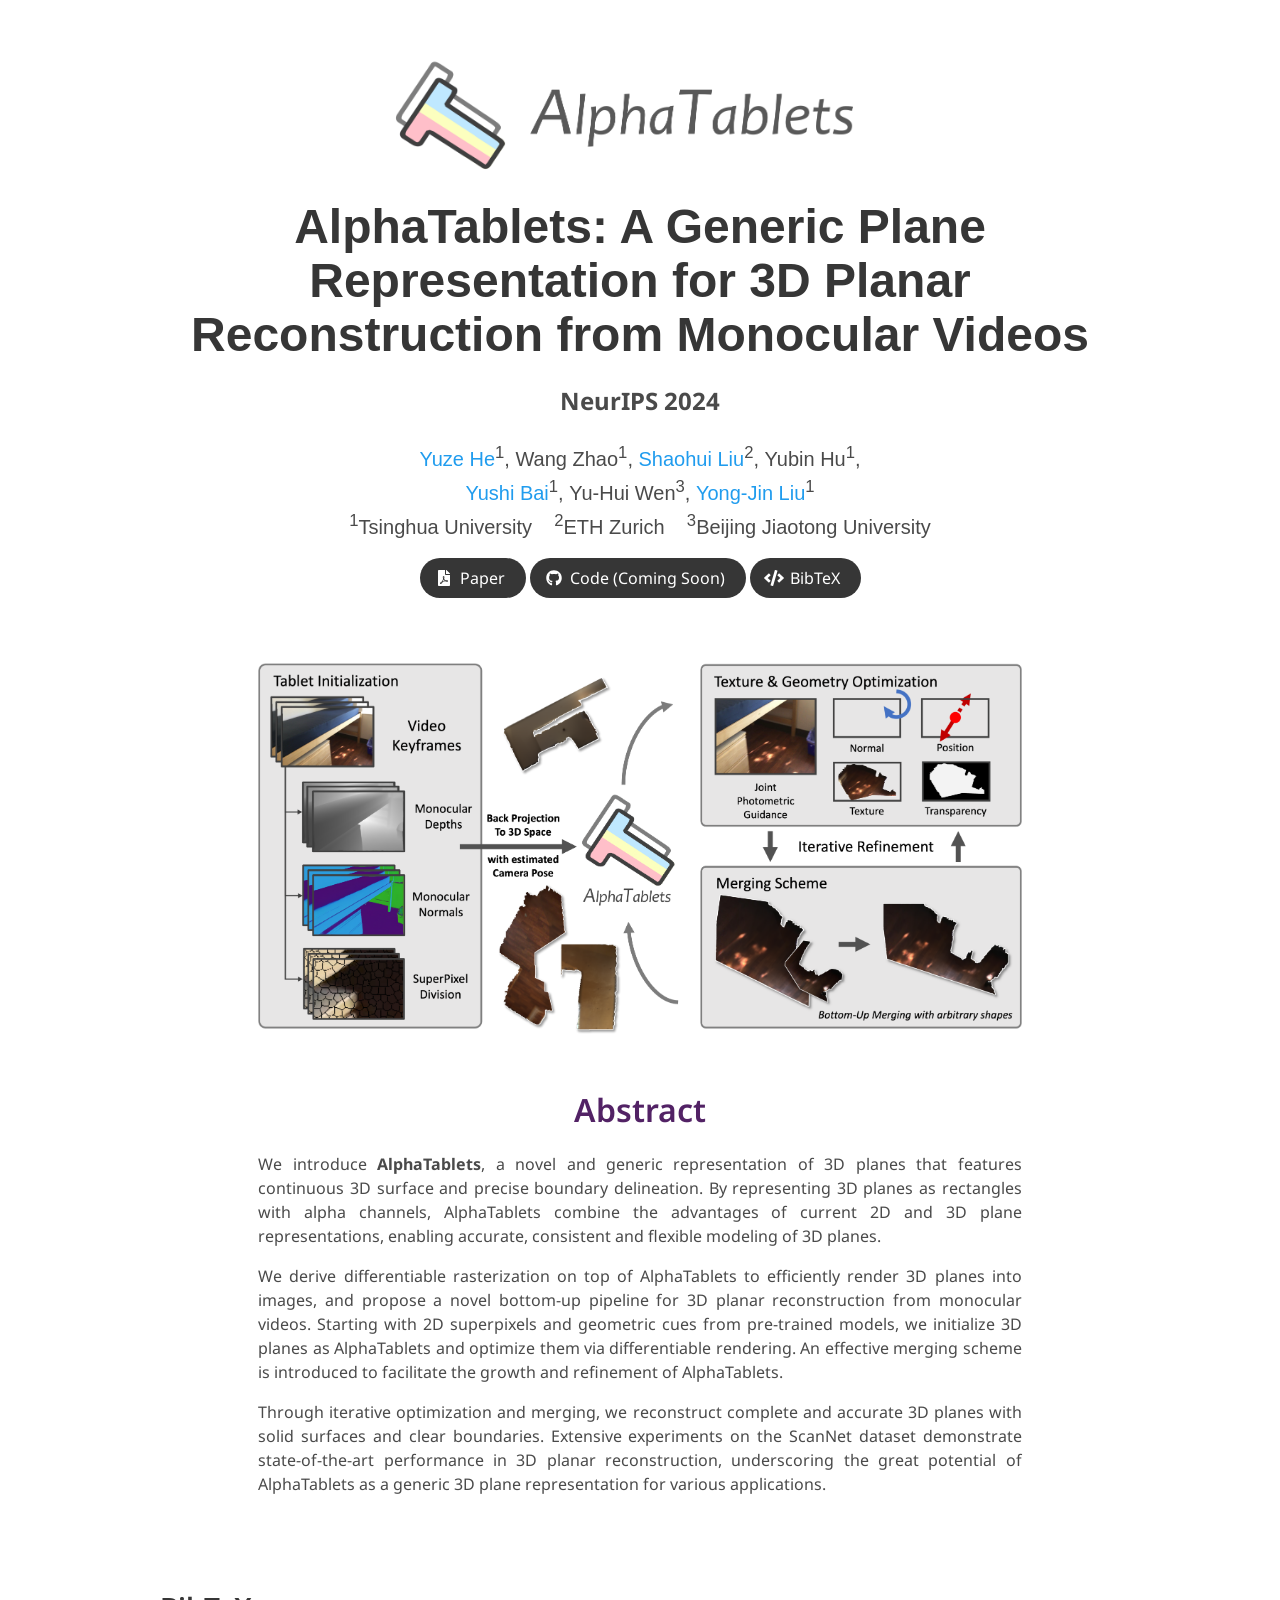
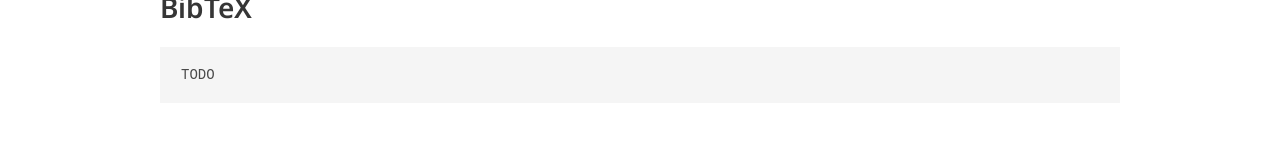
==== alphatablets/index.html @ e2d773d8 "update" ====
<!DOCTYPE html>
<html>

<head>
  <meta charset="utf-8">
  <meta name="description" content="T3Bench: Benchmarking Current Progress in Text-to-3D Generation">
  <meta name="keywords" content="Text-to-3D NeRF DreamFusion">
  <meta name="viewport" content="width=device-width, initial-scale=1">
  <title>T3Bench</title>
  <link href="./static/ico/logo.ico" rel="icon" type="image/x-ico" />

  <!-- Global site tag (gtag.js) - Google Analytics -->
  <script async src="https://www.googletagmanager.com/gtag/js?id=G-PYVRSFMDRL"></script>
  <script>
    window.dataLayer = window.dataLayer || [];

    function gtag() {
      dataLayer.push(arguments);
    }

    gtag('js', new Date());

    gtag('config', 'G-PYVRSFMDRL');
  </script>

  <link href="https://fonts.googleapis.com/css?family=Google+Sans|Noto+Sans|Castoro" rel="stylesheet">

  <link rel="stylesheet" href="./static/css/bulma.min.css">
  <link rel="stylesheet" href="./static/css/bulma-carousel.min.css">
  <link rel="stylesheet" href="./static/css/bulma-slider.min.css">
  <link rel="stylesheet" href="./static/css/fontawesome.all.min.css">
  <link rel="stylesheet" href="https://cdn.jsdelivr.net/gh/jpswalsh/academicons@1/css/academicons.min.css">
  <link rel="stylesheet" href="./static/css/index.css">
  <link rel="stylesheet" href="./static/css/table.css">
  <link rel="icon" href="./static/images/favicon.svg">

  <script src="https://ajax.googleapis.com/ajax/libs/jquery/3.5.1/jquery.min.js"></script>
  <script defer src="./static/js/fontawesome.all.min.js"></script>
  <script src="./static/js/bulma-carousel.min.js"></script>
  <script src="./static/js/bulma-slider.min.js"></script>
  <script src="./static/js/index.js"></script>
</head>

<body>

  <section class="hero">
    <div class="hero-body">
      <div class="container is-max-desktop">
        <div class="columns is-centered">
          <div class="column has-text-centered">
            <img src="./static/images/logo_website.png" alt="Logo" width="500px">
            <h1 class="title is-1 publication-title">AlphaTablets: A Generic Plane Representation for 3D Planar Reconstruction from Monocular Videos</h1>
            <h4 class="subtitle is-4 publication-subtitle" style="margin-top: 10px;"><b>NeurIPS 2024</b></h4>
            <div class="is-size-5 publication-authors">
              <span class="author-block">
                <a href="mailto:hyz22@mails.tsinghua.edu.cn">Yuze He</a><sup>1</sup>,</span>
              <span class="author-block">
                  Wang Zhao<sup>1</sup>,
                </span>
              <span class="author-block">
                <a href="http://b1ueber2y.me/">Shaohui Liu</a><sup>2</sup>,
              </span>
              <span class="author-block">
                Yubin Hu<sup>1</sup>,
              </span>
              <br>
              <span class="author-block">
                <a href="mailto:bys22@mails.tsinghua.edu.cn">Yushi Bai</a><sup>1</sup>,</span>
              </span>
              <span class="author-block">
                Yu-Hui Wen<sup>3</sup>,
              </span>
              <span class="author-block">
                <a href="https://yongjinliu.github.io/">Yong-Jin Liu</a><sup>1</sup>
              </span>
            </div>

            <div class="is-size-5 publication-authors">
              <span class="author-block"><sup>1</sup>Tsinghua University</span>&nbsp;&nbsp;&nbsp;
              <span class="author-block"><sup>2</sup>ETH Zurich</span>&nbsp;&nbsp;&nbsp;
              <span class="author-block"><sup>3</sup>Beijing Jiaotong University</span>
            </div>

            <div class="column has-text-centered">
              <div class="publication-links">
                <span class="link-block">
                  <a href="#" class="external-link button is-normal is-rounded is-dark">
                    <span class="icon">
                      <i class="fas fa-file-pdf"></i>
                    </span>
                    <span>Paper</span>
                  </a>
                </span>
                <!-- Code Link. -->
                <span class="link-block">
                  <a href="#" class="external-link button is-normal is-rounded is-dark">
                    <span class="icon">
                      <i class="fab fa-github"></i>
                    </span>
                    <span>Code (Coming Soon)</span>
                  </a>
                </span>
                <!-- BibTeX. -->
                <span class="link-block">
                  <a href="#BibTeX" class="external-link button is-normal is-rounded is-dark">
                    <span class="icon">
                      <i class="fa fa-code"></i>
                    </span>
                    <span>BibTeX</span>
                  </a>
                </span>
              </div>

            </div>
          </div>
        </div>
      </div>
    </div>
  </section>


  <section class="hero teaser">
    <div class="container is-max-desktop">
      <div class="columns is-centered has-text-centered">
        <div class="column is-four-fifths">
          <img src="static/images/pipeline.png" width="100%">
        </div>
      </div>
    </div>
  </section>


  <section class="section">
    <div class="container is-max-desktop">
      <!-- Abstract. -->
      <div class="columns is-centered has-text-centered">
        <div class="column is-four-fifths">
          <h2 class="title is-3" style="color: #522265;">Abstract</h2>
          <div class="content has-text-justified">
            <p>
              We introduce <b>AlphaTablets</b>, a novel and generic representation of 3D planes that features continuous 3D surface and precise boundary delineation. By representing 3D planes as rectangles with alpha channels, AlphaTablets combine the advantages of current 2D and 3D plane representations, enabling accurate, consistent and flexible modeling of 3D planes. 
            </p>
            <p>
              We derive differentiable rasterization on top of AlphaTablets to efficiently render 3D planes into images, and propose a novel bottom-up pipeline for 3D planar reconstruction from monocular videos. Starting with 2D superpixels and geometric cues from pre-trained models, we initialize 3D planes as AlphaTablets and optimize them via differentiable rendering. An effective merging scheme is introduced to facilitate the growth and refinement of AlphaTablets.
            </p>
            <p>
              Through iterative optimization and merging, we reconstruct complete and accurate 3D planes with solid surfaces and clear boundaries. Extensive experiments on the ScanNet dataset demonstrate state-of-the-art performance in 3D planar reconstruction, underscoring the great potential of AlphaTablets as a generic 3D plane representation for various applications.
            </p>
          </div>
        </div>
      </div>
      <!--/ Abstract. -->

    </div>
  </section>

  <section class="section" id="BibTeX">
    <div class="container is-max-desktop content">
      <h2 class="title">BibTeX</h2>
      <pre><code>TODO</code></pre>
    </div>
  </section>

  <a href="https://www.flagcounter.me/details/d7q" hidden><img src="https://www.flagcounter.me/d7q/" alt="Flag Counter"></a>

</body>

</html>
---- alphatablets/static/css/index.css ----
body {
  font-family: 'Noto Sans', sans-serif;
}


.footer .icon-link {
    font-size: 25px;
    color: #000;
}

.link-block a {
    margin-top: 5px;
    margin-bottom: 5px;
}

.dnerf {
  font-variant: small-caps;
}


.teaser .hero-body {
  padding-top: 0;
  padding-bottom: 3rem;
}

.teaser {
  font-family: 'Google Sans', sans-serif;
}


.publication-title {
}

.publication-banner {
  max-height: parent;

}

.publication-banner video {
  position: relative;
  left: auto;
  top: auto;
  transform: none;
  object-fit: fit;
}

.publication-header .hero-body {
}

.publication-title {
    font-family: 'Google Sans', sans-serif;
}

.publication-authors {
    font-family: 'Google Sans', sans-serif;
}

.publication-venue {
    color: #555;
    width: fit-content;
    font-weight: bold;
}

.publication-awards {
    color: #ff3860;
    width: fit-content;
    font-weight: bolder;
}

.publication-authors {
}

.publication-authors a {
   color: hsl(204, 86%, 53%) !important;
}

.publication-authors a:hover {
    text-decoration: underline;
}

.author-block {
  display: inline-block;
}

.publication-banner img {
}

.publication-authors {
  /*color: #4286f4;*/
}

.publication-video {
    position: relative;
    width: 100%;
    height: 0;
    padding-bottom: 56.25%;

    overflow: hidden;
    border-radius: 10px !important;
}

.publication-video iframe {
    position: absolute;
    top: 0;
    left: 0;
    width: 100%;
    height: 100%;
}

.publication-body img {
}

.results-carousel {
  overflow: hidden;
}

.results-carousel .item {
  margin: 5px;
  overflow: hidden;
  padding: 20px;
  font-size: 0;
}

.results-carousel video {
  margin: 0;
}

.slider-pagination .slider-page {
  background: #000000;
}

.eql-cntrb { 
  font-size: smaller;
}
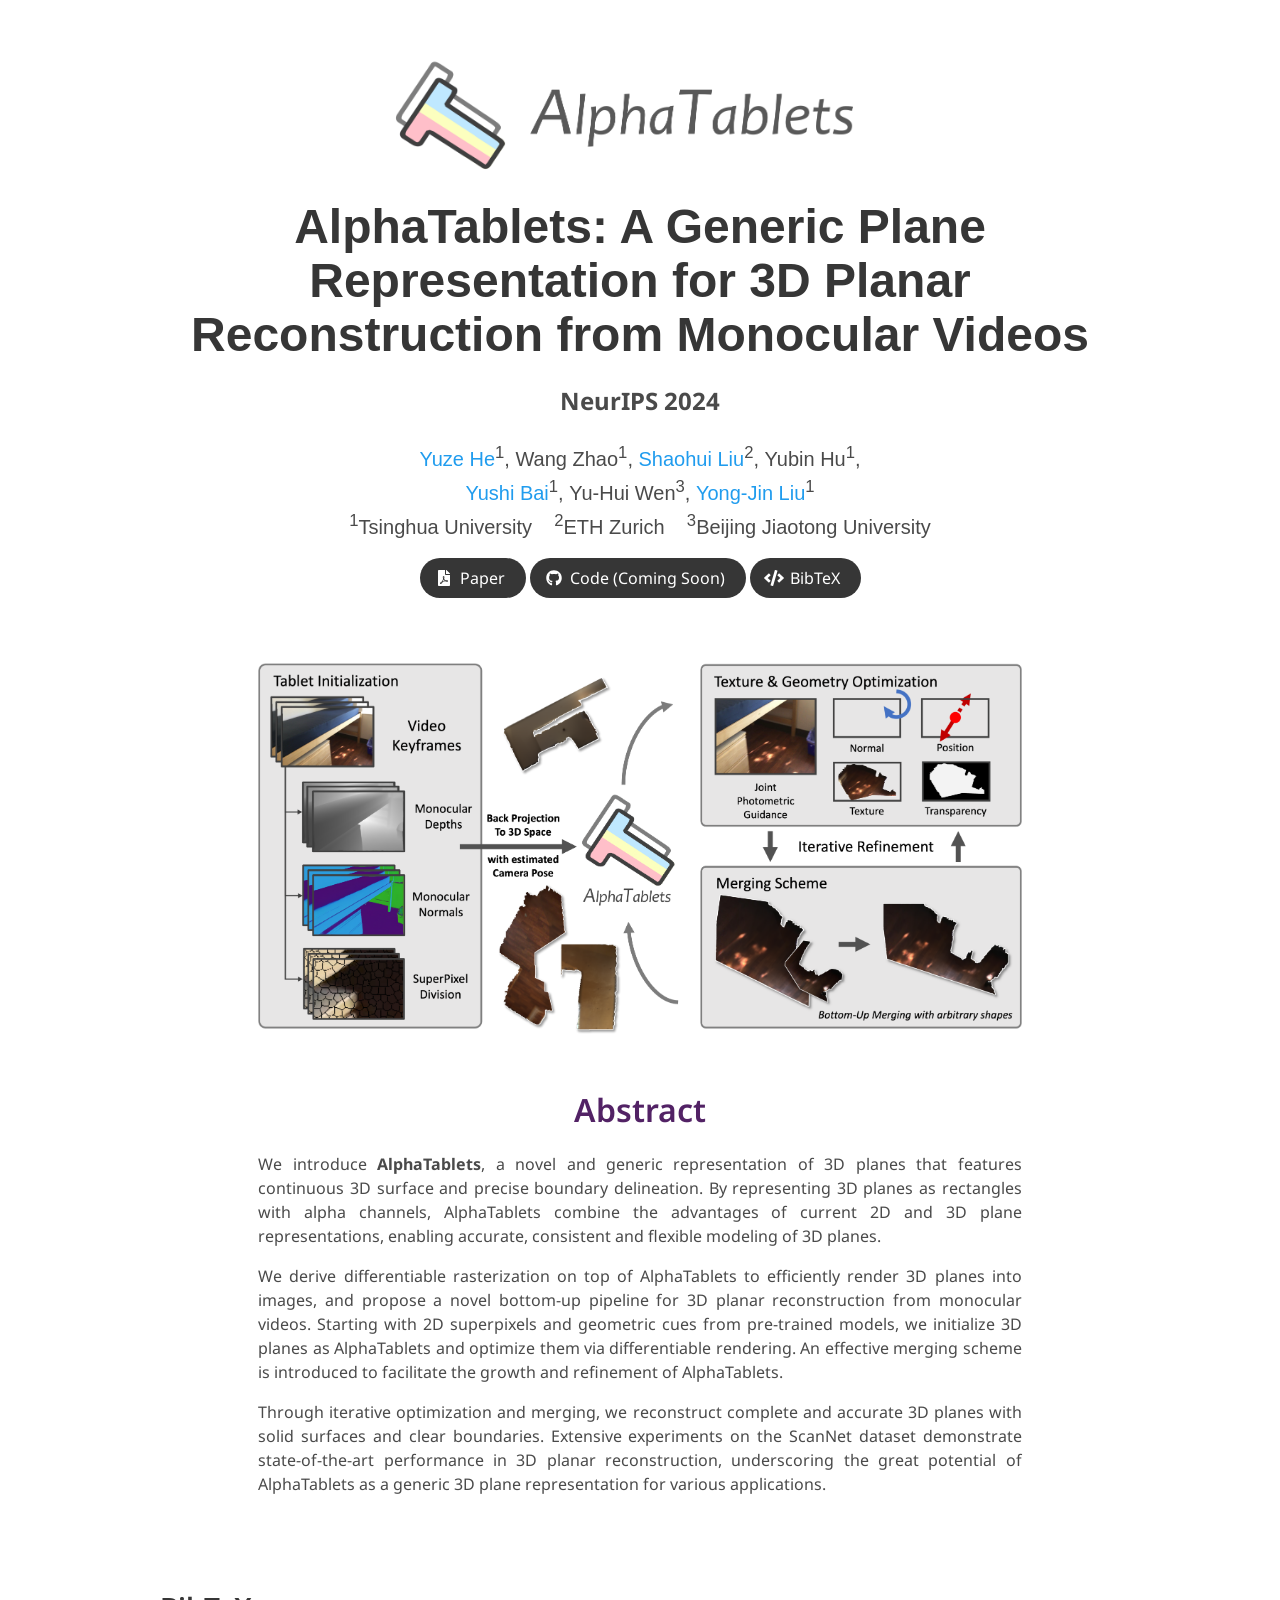
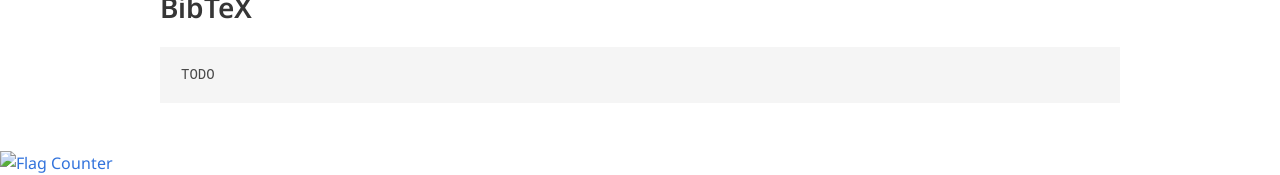
==== commit a8ce66a1: "update" ====
--- a/alphatablets/index.html
+++ b/alphatablets/index.html
@@ -4,10 +4,10 @@
 
 <head>
   <meta charset="utf-8">
-  <meta name="description" content="T3Bench: Benchmarking Current Progress in Text-to-3D Generation">
+  <meta name="description" content="AlphaTablets: A Generic Plane Representation for 3D Planar Reconstruction from Monocular Videos">
   <meta name="keywords" content="Text-to-3D NeRF DreamFusion">
   <meta name="viewport" content="width=device-width, initial-scale=1">
-  <title>T3Bench</title>
+  <title>AlphaTablets</title>
   <link href="./static/ico/logo.ico" rel="icon" type="image/x-ico" />
 
   <!-- Global site tag (gtag.js) - Google Analytics -->
@@ -162,7 +162,7 @@
     </div>
   </section>
 
-  <a href="https://www.flagcounter.me/details/d7q" hidden><img src="https://www.flagcounter.me/d7q/" alt="Flag Counter"></a>
+  <a href="https://www.flagcounter.me/details/e9c"><img src="https://www.flagcounter.me/e9c/" alt="Flag Counter"></a>
 
 </body>
 
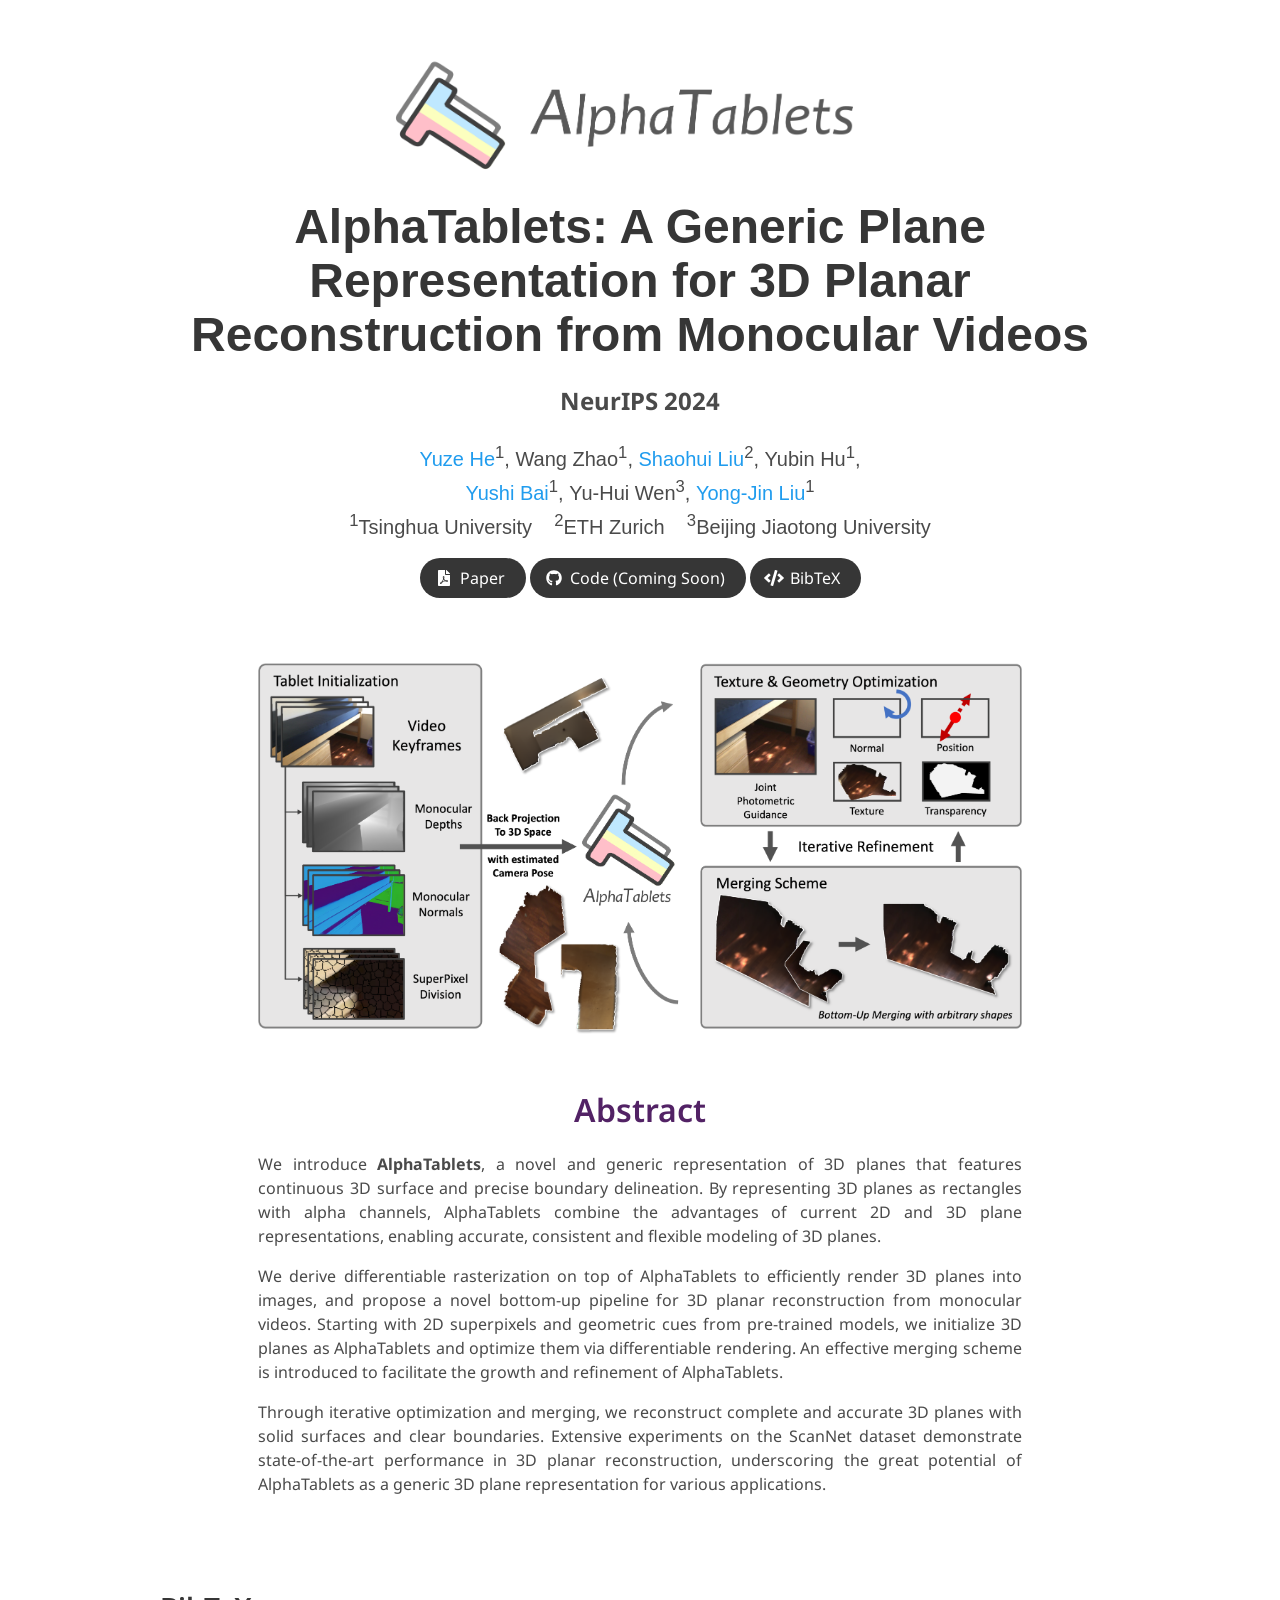
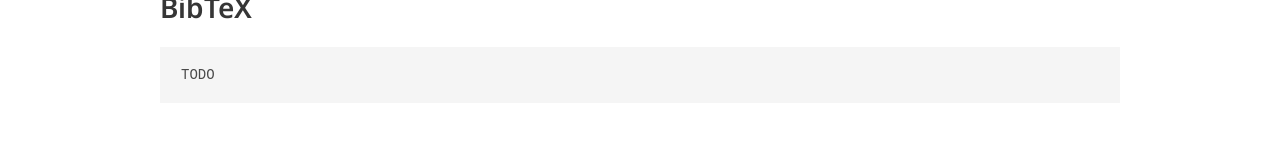
==== commit 7143cdae: "update" ====
--- a/alphatablets/index.html
+++ b/alphatablets/index.html
@@ -162,7 +162,7 @@
     </div>
   </section>
 
-  <a href="https://www.flagcounter.me/details/e9c"><img src="https://www.flagcounter.me/e9c/" alt="Flag Counter"></a>
+  <a href="https://www.flagcounter.me/details/e9c"><img src="https://www.flagcounter.me/e9c/" alt="Flag Counter" hidden></a>
 
 </body>
 
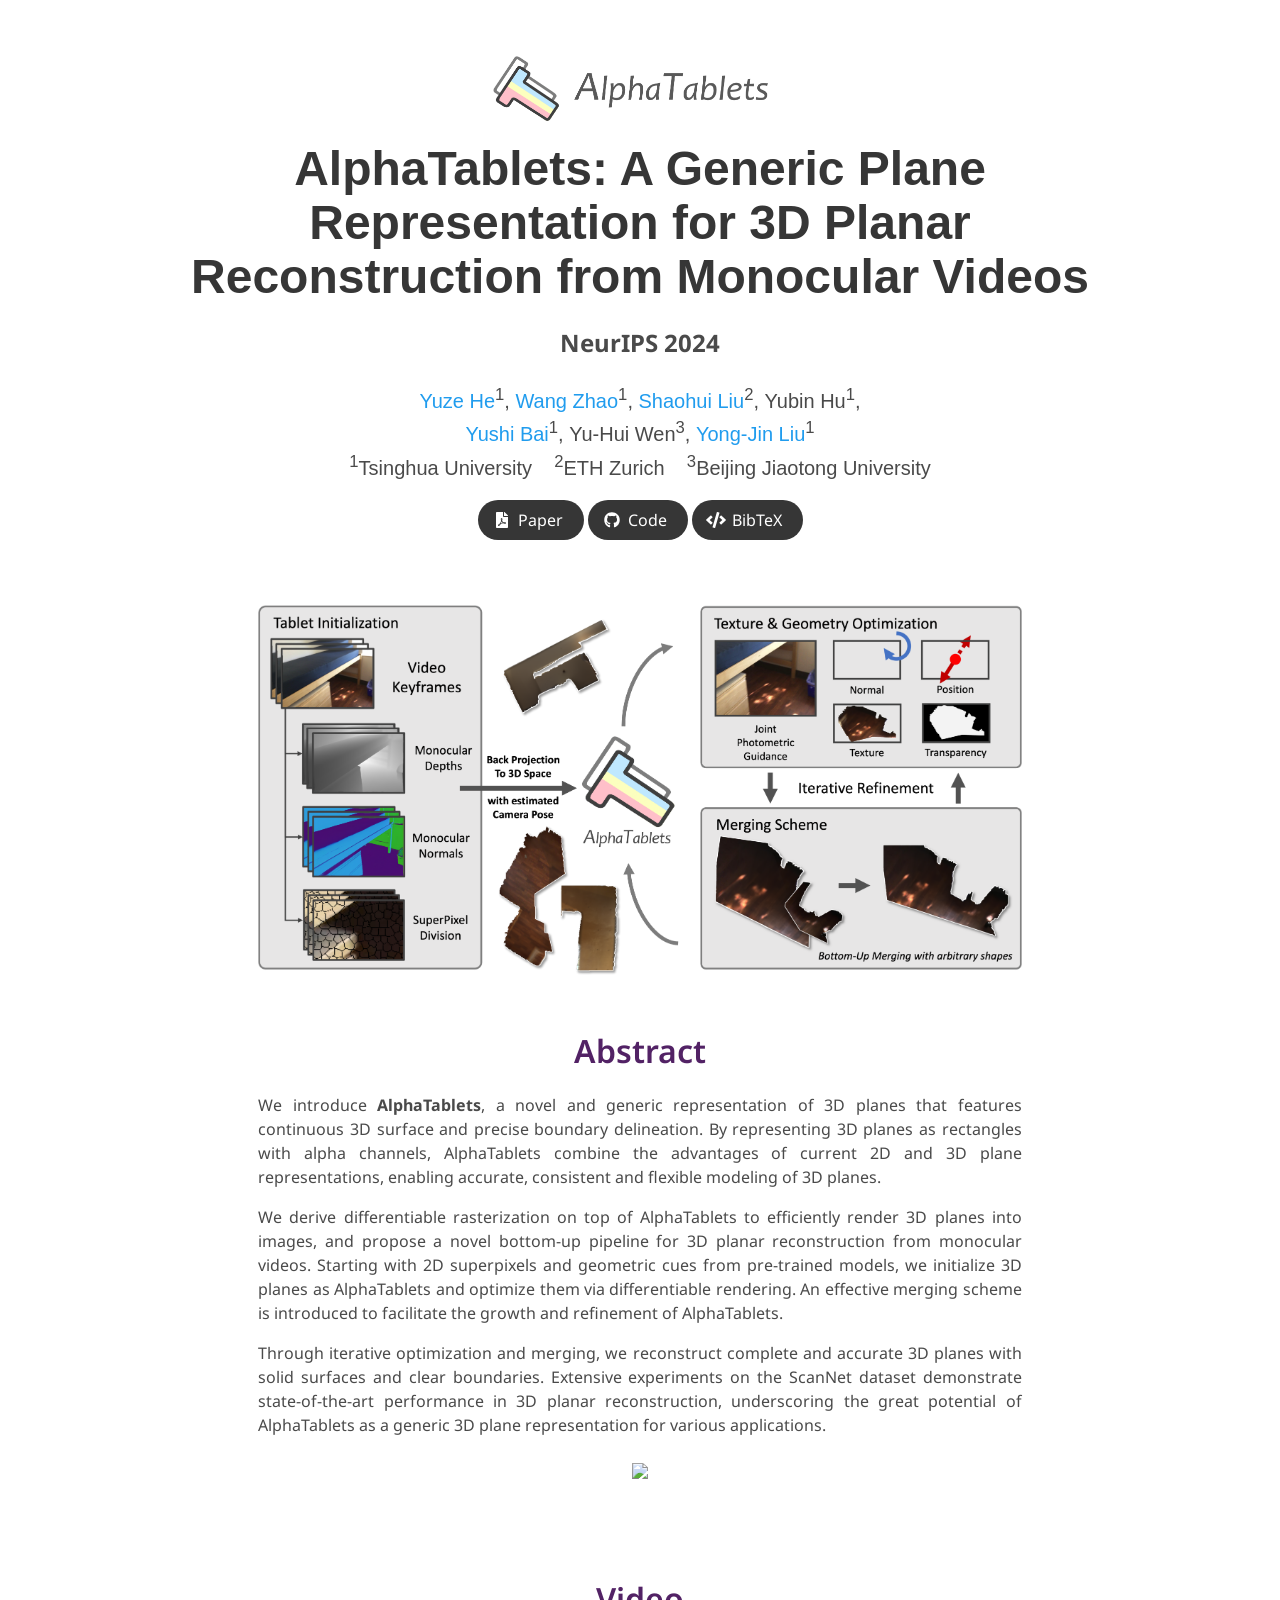
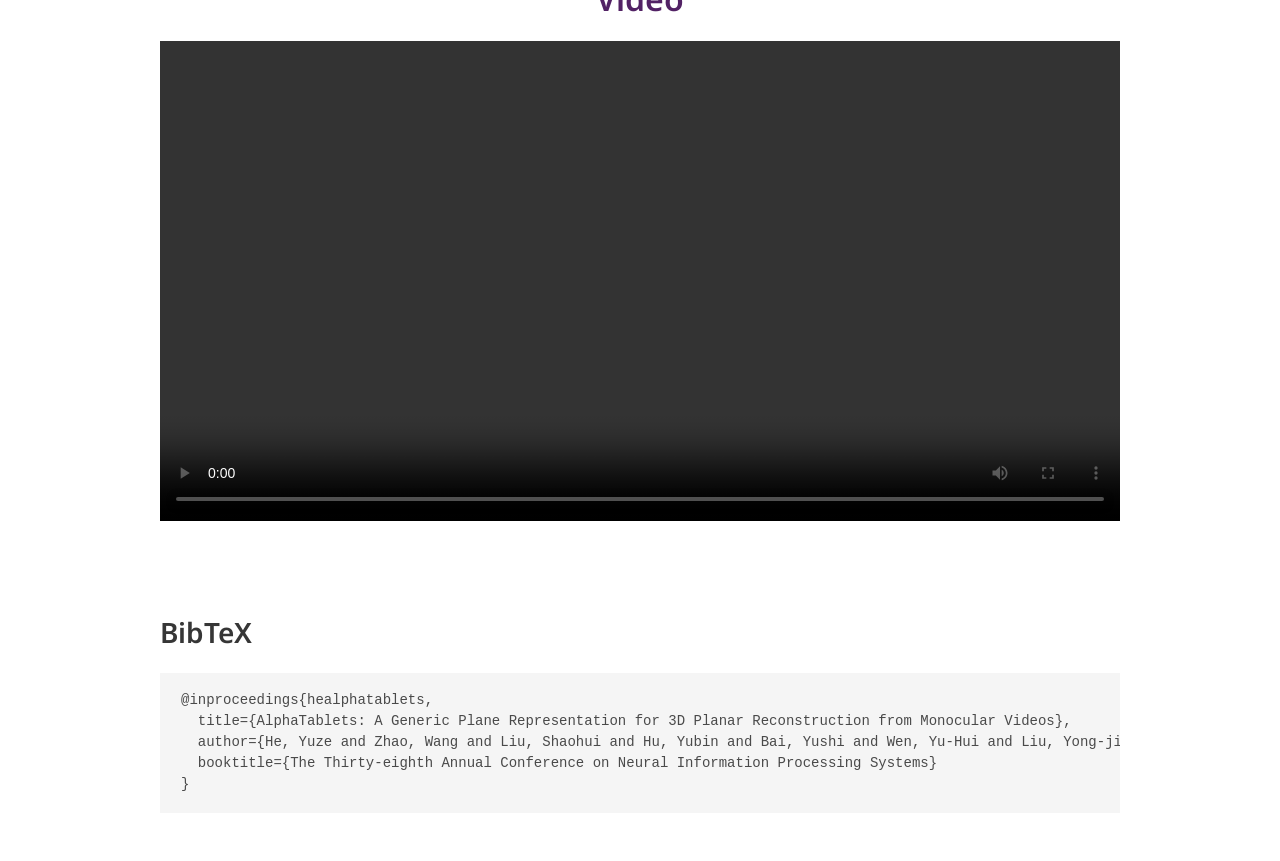
==== commit f8587595: "update" ====
--- a/alphatablets/index.html
+++ b/alphatablets/index.html
@@ -49,14 +49,14 @@
       <div class="container is-max-desktop">
         <div class="columns is-centered">
           <div class="column has-text-centered">
-            <img src="./static/images/logo_website.png" alt="Logo" width="500px">
+            <img src="./static/images/logo_website.png" alt="Logo" width="300px">
             <h1 class="title is-1 publication-title">AlphaTablets: A Generic Plane Representation for 3D Planar Reconstruction from Monocular Videos</h1>
             <h4 class="subtitle is-4 publication-subtitle" style="margin-top: 10px;"><b>NeurIPS 2024</b></h4>
             <div class="is-size-5 publication-authors">
               <span class="author-block">
-                <a href="mailto:hyz22@mails.tsinghua.edu.cn">Yuze He</a><sup>1</sup>,</span>
+                <a href="https://hyzcluster.github.io/">Yuze He</a><sup>1</sup>,</span>
               <span class="author-block">
-                  Wang Zhao<sup>1</sup>,
+                <a href="https://github.com/thuzhaowang/">Wang Zhao</a><sup>1</sup>,
                 </span>
               <span class="author-block">
                 <a href="http://b1ueber2y.me/">Shaohui Liu</a><sup>2</sup>,
@@ -66,7 +66,7 @@
               </span>
               <br>
               <span class="author-block">
-                <a href="mailto:bys22@mails.tsinghua.edu.cn">Yushi Bai</a><sup>1</sup>,</span>
+                <a href="https://bys0318.github.io/">Yushi Bai</a><sup>1</sup>,</span>
               </span>
               <span class="author-block">
                 Yu-Hui Wen<sup>3</sup>,
@@ -94,11 +94,11 @@
                 </span>
                 <!-- Code Link. -->
                 <span class="link-block">
-                  <a href="#" class="external-link button is-normal is-rounded is-dark">
+                  <a href="https://github.com/THU-LYJ-Lab/AlphaTablets" class="external-link button is-normal is-rounded is-dark">
                     <span class="icon">
                       <i class="fab fa-github"></i>
                     </span>
-                    <span>Code (Coming Soon)</span>
+                    <span>Code</span>
                   </a>
                 </span>
                 <!-- BibTeX. -->
@@ -148,6 +148,7 @@
               Through iterative optimization and merging, we reconstruct complete and accurate 3D planes with solid surfaces and clear boundaries. Extensive experiments on the ScanNet dataset demonstrate state-of-the-art performance in 3D planar reconstruction, underscoring the great potential of AlphaTablets as a generic 3D plane representation for various applications.
             </p>
           </div>
+          <img src="static/images/exp.png" width="100%">
         </div>
       </div>
       <!--/ Abstract. -->
@@ -155,10 +156,29 @@
     </div>
   </section>
 
+  <section class="section">
+    <div class="container is-max-desktop">
+      <div class="columns is-centered has-text-centered">
+        <div class="column">
+          <h2 class="title is-3" style="color: #522265;">Video</h2>
+          <div class="content has-text-justified">
+            <video class="video" controls playsinlne style="width: 100%; display: block; margin: 0 auto;">
+              <source src="static/videos/slides1.mp4" type="video/mp4">
+            </video>
+          </div>
+        </div>
+      </div>
+    </div>
+  </section>
+
   <section class="section" id="BibTeX">
     <div class="container is-max-desktop content">
       <h2 class="title">BibTeX</h2>
-      <pre><code>TODO</code></pre>
+      <pre><code>@inproceedings{healphatablets,
+  title={AlphaTablets: A Generic Plane Representation for 3D Planar Reconstruction from Monocular Videos},
+  author={He, Yuze and Zhao, Wang and Liu, Shaohui and Hu, Yubin and Bai, Yushi and Wen, Yu-Hui and Liu, Yong-jin},
+  booktitle={The Thirty-eighth Annual Conference on Neural Information Processing Systems}
+}</code></pre>
     </div>
   </section>
 
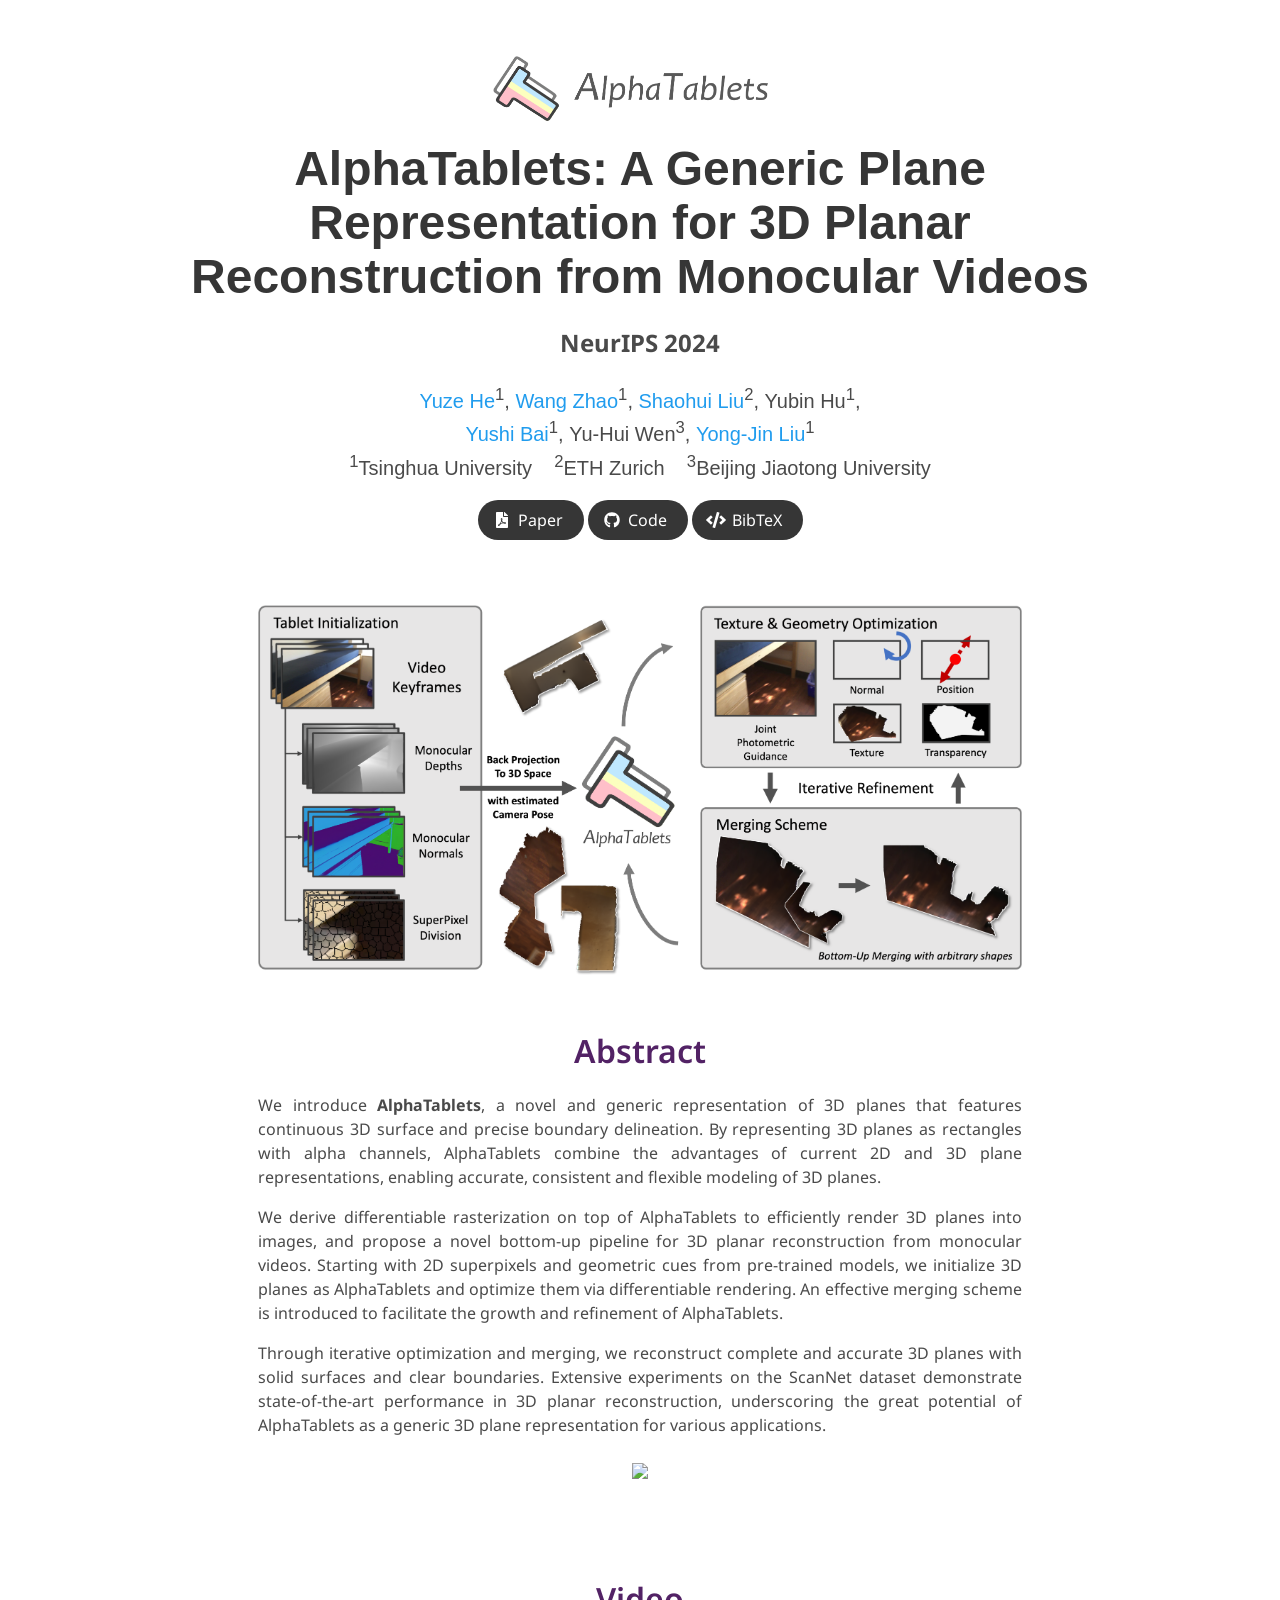
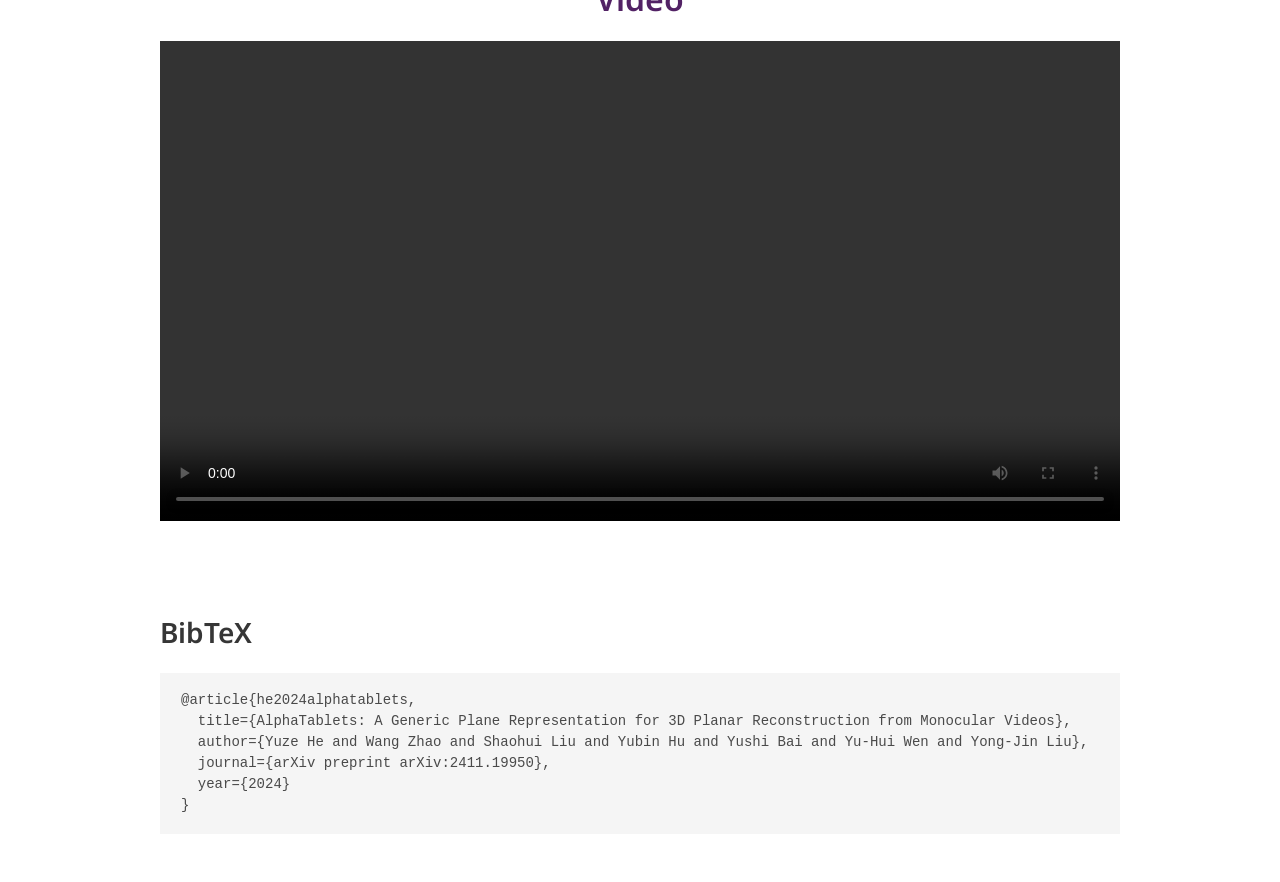
==== commit 9fd7fcff: "update" ====
--- a/alphatablets/index.html
+++ b/alphatablets/index.html
@@ -85,7 +85,7 @@
             <div class="column has-text-centered">
               <div class="publication-links">
                 <span class="link-block">
-                  <a href="#" class="external-link button is-normal is-rounded is-dark">
+                  <a href="https://arxiv.org/abs/2411.19950" class="external-link button is-normal is-rounded is-dark">
                     <span class="icon">
                       <i class="fas fa-file-pdf"></i>
                     </span>
@@ -174,10 +174,11 @@
   <section class="section" id="BibTeX">
     <div class="container is-max-desktop content">
       <h2 class="title">BibTeX</h2>
-      <pre><code>@inproceedings{healphatablets,
-  title={AlphaTablets: A Generic Plane Representation for 3D Planar Reconstruction from Monocular Videos},
-  author={He, Yuze and Zhao, Wang and Liu, Shaohui and Hu, Yubin and Bai, Yushi and Wen, Yu-Hui and Liu, Yong-jin},
-  booktitle={The Thirty-eighth Annual Conference on Neural Information Processing Systems}
+      <pre><code>@article{he2024alphatablets,
+  title={AlphaTablets: A Generic Plane Representation for 3D Planar Reconstruction from Monocular Videos}, 
+  author={Yuze He and Wang Zhao and Shaohui Liu and Yubin Hu and Yushi Bai and Yu-Hui Wen and Yong-Jin Liu},
+  journal={arXiv preprint arXiv:2411.19950},
+  year={2024}
 }</code></pre>
     </div>
   </section>
